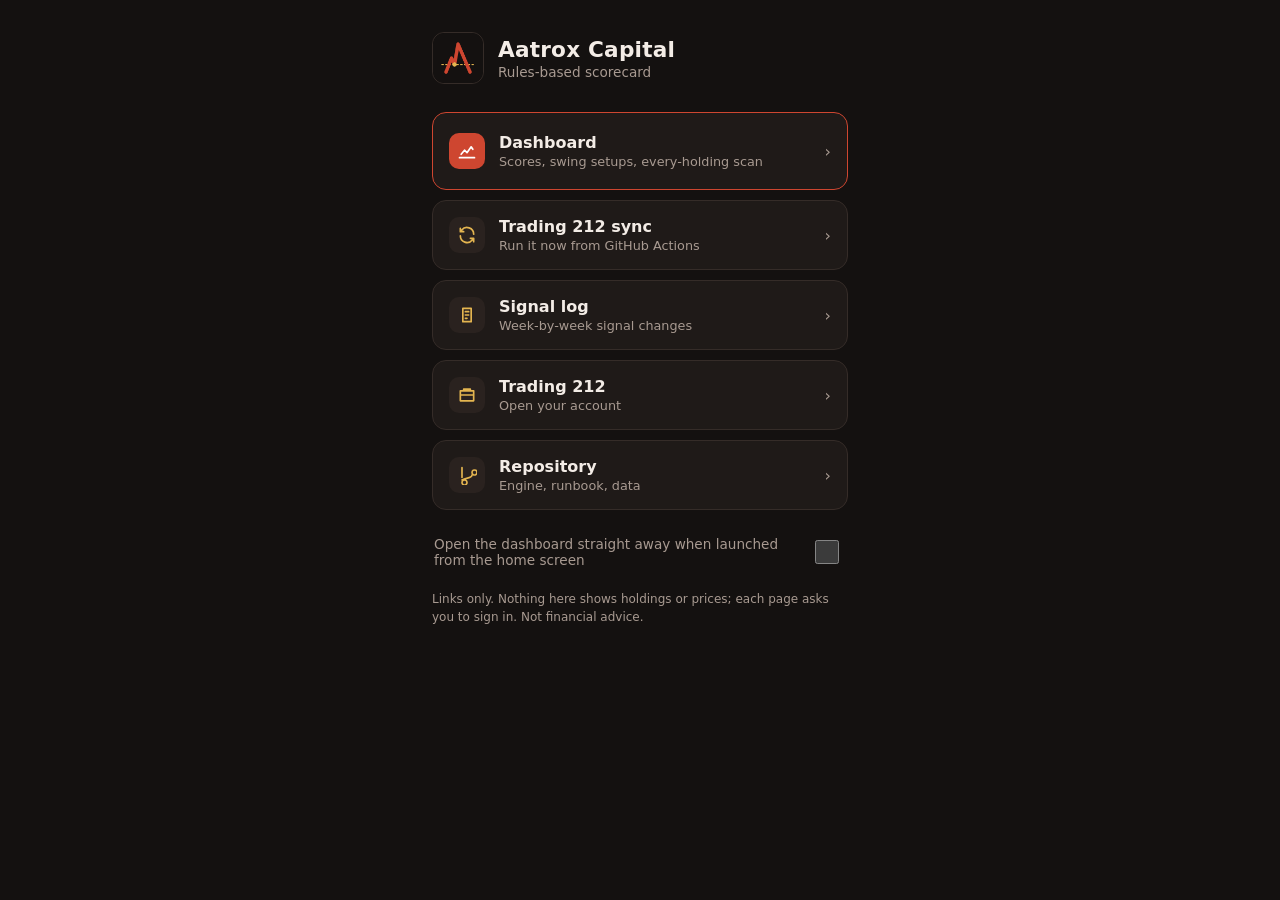
==== index.html @ 12bfecac "Aatrox launcher: installable home-screen app with shortcuts Co-Authored-By: Claude Opus 5.5 <noreply" ====
<!doctype html>
<html lang="en">
<head>
<meta charset="utf-8">
<meta name="viewport" content="width=device-width, initial-scale=1, viewport-fit=cover">
<meta name="robots" content="noindex, nofollow">
<meta name="theme-color" content="#141110">
<title>Aatrox</title>
<link rel="manifest" href="manifest.webmanifest">
<link rel="icon" href="icons/favicon-64.png" type="image/png">
<link rel="apple-touch-icon" href="icons/apple-touch-icon.png">
<script>
  // Shortcut links (?go=...) and "open dashboard on launch" jump straight to the target.
  const LINKS = {
    dashboard: "https://claude.ai/artifact/TcP9PAnqqYBuxmdXHWeQTT",
    sync: "https://github.com/Kayzield909/aatrox-capital/actions/workflows/t212-sync.yml",
    log: "https://github.com/Kayzield909/aatrox-capital/blob/main/SIGNAL_LOG.md",
    repo: "https://github.com/Kayzield909/aatrox-capital",
    t212: "https://app.trading212.com/"
  };
  (function () {
    const q = new URLSearchParams(location.search);
    const go = q.get("go");
    let auto = false;
    try { auto = localStorage.getItem("aatrox-auto") === "1"; } catch (e) {}
    const launched = q.get("source") === "pwa" && !sessionStorage.getItem("aatrox-shown");
    try { sessionStorage.setItem("aatrox-shown", "1"); } catch (e) {}
    if (go && LINKS[go]) location.replace(LINKS[go]);
    else if (auto && launched) location.replace(LINKS.dashboard);
  })();
</script>
<style>
  :root {
    --bg: #141110; --panel: #1f1a18; --line: #352c28; --fg: #f3ece6; --muted: #a89a91;
    --red: #ce4630; --gold: #e4b550;
    color-scheme: dark;
  }
  * { box-sizing: border-box; }
  html, body { margin: 0; background: var(--bg); color: var(--fg); }
  body {
    font-family: system-ui, -apple-system, "Segoe UI", Roboto, sans-serif;
    min-height: 100dvh; padding: max(24px, env(safe-area-inset-top)) 16px max(24px, env(safe-area-inset-bottom));
    display: flex; flex-direction: column; align-items: center;
  }
  main { width: 100%; max-width: 26rem; }
  header { display: flex; align-items: center; gap: 14px; margin: 8px 0 28px; }
  header img { width: 52px; height: 52px; border-radius: 12px; border: 1px solid var(--line); }
  h1 { font-size: 1.35rem; font-weight: 650; margin: 0; letter-spacing: .01em; }
  header p { margin: 2px 0 0; color: var(--muted); font-size: .85rem; }
  a.tile {
    display: flex; align-items: center; gap: 14px; text-decoration: none; color: inherit;
    background: var(--panel); border: 1px solid var(--line); border-radius: 14px;
    padding: 16px; margin-bottom: 10px; min-height: 64px;
    -webkit-tap-highlight-color: transparent; transition: border-color .15s, transform .1s;
  }
  a.tile:active { transform: scale(.985); }
  a.tile:hover, a.tile:focus-visible { border-color: var(--gold); outline: none; }
  a.tile.primary { border-color: var(--red); padding: 20px 16px; }
  .ic { width: 36px; height: 36px; flex: none; display: grid; place-items: center; border-radius: 10px; background: #2a221f; }
  .ic svg { width: 20px; height: 20px; stroke: var(--gold); fill: none; stroke-width: 2; stroke-linecap: round; stroke-linejoin: round; }
  .primary .ic { background: var(--red); }
  .primary .ic svg { stroke: #fff; }
  .t { font-weight: 600; font-size: 1rem; }
  .s { color: var(--muted); font-size: .8rem; margin-top: 2px; }
  .arrow { margin-left: auto; color: var(--muted); }
  .opt { display: flex; align-items: center; justify-content: space-between; gap: 12px; margin-top: 22px; padding: 4px 2px; color: var(--muted); font-size: .85rem; }
  .opt input { width: 44px; height: 24px; accent-color: var(--red); }
  footer { margin-top: 18px; color: var(--muted); font-size: .75rem; line-height: 1.5; }
</style>
</head>
<body>
<main>
  <header>
    <img src="icons/icon-192.png" alt="">
    <div>
      <h1>Aatrox Capital</h1>
      <p>Rules-based scorecard</p>
    </div>
  </header>

  <a class="tile primary" data-go="dashboard">
    <span class="ic"><svg viewBox="0 0 24 24"><path d="M3 20h18M5 16l4-5 3 3 5-7 2 3"/></svg></span>
    <span><div class="t">Dashboard</div><div class="s">Scores, swing setups, every-holding scan</div></span>
    <span class="arrow">›</span>
  </a>
  <a class="tile" data-go="sync">
    <span class="ic"><svg viewBox="0 0 24 24"><path d="M20 11a8 8 0 0 0-14.3-4.9L4 8M4 4v4h4M4 13a8 8 0 0 0 14.3 4.9L20 16M20 20v-4h-4"/></svg></span>
    <span><div class="t">Trading 212 sync</div><div class="s">Run it now from GitHub Actions</div></span>
    <span class="arrow">›</span>
  </a>
  <a class="tile" data-go="log">
    <span class="ic"><svg viewBox="0 0 24 24"><path d="M7 4h10v16H7zM10 8h4M10 12h4M10 16h2"/></svg></span>
    <span><div class="t">Signal log</div><div class="s">Week-by-week signal changes</div></span>
    <span class="arrow">›</span>
  </a>
  <a class="tile" data-go="t212">
    <span class="ic"><svg viewBox="0 0 24 24"><path d="M4 7h16v12H4zM8 7V5h8v2M4 12h16"/></svg></span>
    <span><div class="t">Trading 212</div><div class="s">Open your account</div></span>
    <span class="arrow">›</span>
  </a>
  <a class="tile" data-go="repo">
    <span class="ic"><svg viewBox="0 0 24 24"><path d="M6 3v12M18 9a3 3 0 1 0 0-.01M6 21a3 3 0 1 0 0-.01M18 12c0 4-6 3-12 6"/></svg></span>
    <span><div class="t">Repository</div><div class="s">Engine, runbook, data</div></span>
    <span class="arrow">›</span>
  </a>

  <label class="opt">
    <span>Open the dashboard straight away when launched from the home screen</span>
    <input type="checkbox" id="auto">
  </label>

  <footer>Links only. Nothing here shows holdings or prices; each page asks you to sign in. Not financial advice.</footer>
</main>
<script>
  document.querySelectorAll("a[data-go]").forEach(a => { a.href = LINKS[a.dataset.go]; a.rel = "noopener"; });
  const box = document.getElementById("auto");
  try { box.checked = localStorage.getItem("aatrox-auto") === "1"; } catch (e) {}
  box.addEventListener("change", () => { try { localStorage.setItem("aatrox-auto", box.checked ? "1" : "0"); } catch (e) {} });
  if ("serviceWorker" in navigator) navigator.serviceWorker.register("sw.js").catch(() => {});
</script>
</body>
</html>
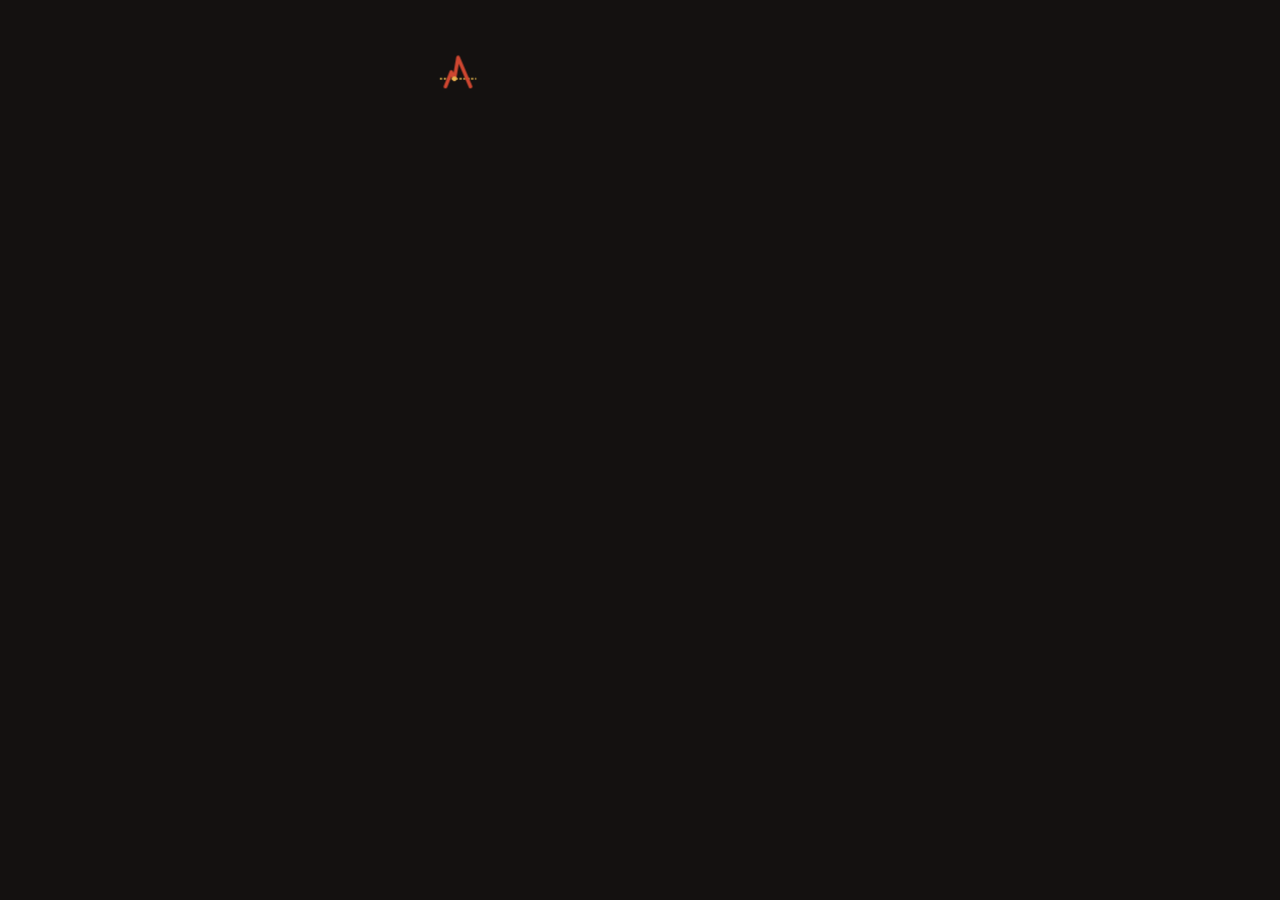
==== commit 468ec50f: "Launch animation: mark draws itself, bounces off support, flies to header; menu rises in Co-Authored" ====
--- a/index.html
+++ b/index.html
@@ -18,15 +18,16 @@
     repo: "https://github.com/Kayzield909/aatrox-capital",
     t212: "https://app.trading212.com/"
   };
+  window.AATROX_AUTO = false;
   (function () {
     const q = new URLSearchParams(location.search);
     const go = q.get("go");
     let auto = false;
     try { auto = localStorage.getItem("aatrox-auto") === "1"; } catch (e) {}
-    const launched = q.get("source") === "pwa" && !sessionStorage.getItem("aatrox-shown");
-    try { sessionStorage.setItem("aatrox-shown", "1"); } catch (e) {}
+    let launched = q.get("source") === "pwa";
+    try { launched = launched && !sessionStorage.getItem("aatrox-shown"); sessionStorage.setItem("aatrox-shown", "1"); } catch (e) {}
     if (go && LINKS[go]) location.replace(LINKS[go]);
-    else if (auto && launched) location.replace(LINKS.dashboard);
+    else if (auto && launched) window.AATROX_AUTO = true;
   })();
 </script>
 <style>
@@ -66,9 +67,47 @@
   .opt { display: flex; align-items: center; justify-content: space-between; gap: 12px; margin-top: 22px; padding: 4px 2px; color: var(--muted); font-size: .85rem; }
   .opt input { width: 44px; height: 24px; accent-color: var(--red); }
   footer { margin-top: 18px; color: var(--muted); font-size: .75rem; line-height: 1.5; }
+
+  /* Launch animation: the mark draws itself (chart dips to the support line, bounces, peaks), then the menu rises in. */
+  #intro { position: fixed; inset: 0; background: var(--bg); display: grid; place-items: center; z-index: 10;
+           transition: opacity .35s ease .05s; }
+  #intro.done { opacity: 0; pointer-events: none; }
+  #intro svg { width: 128px; height: 128px; overflow: visible; transition: transform .55s cubic-bezier(.2,.8,.2,1); }
+  #intro .sup { stroke: var(--gold); stroke-width: 3; stroke-dasharray: 4.5 3; fill: none; opacity: 0;
+                animation: supIn .35s ease-out .05s forwards, supSlide 1.2s linear .05s infinite; }
+  #intro .chart { stroke: var(--red); stroke-width: 7; fill: none; stroke-linecap: round; stroke-linejoin: round;
+                  stroke-dasharray: 160; stroke-dashoffset: 160; animation: draw .9s cubic-bezier(.5,.05,.3,1) .25s forwards; }
+  #intro .dot { fill: var(--gold); transform-box: fill-box; transform-origin: center; transform: scale(0);
+                animation: pop .45s cubic-bezier(.3,1.8,.5,1) .62s forwards; }
+  @keyframes supIn { to { opacity: 1; } }
+  @keyframes supSlide { to { stroke-dashoffset: -15; } }
+  @keyframes draw { to { stroke-dashoffset: 0; } }
+  @keyframes pop { 60% { transform: scale(1.35); } to { transform: scale(1); } }
+  main > * { opacity: 0; transform: translateY(14px); }
+  body.ready main > * { animation: rise .45s cubic-bezier(.2,.8,.2,1) forwards; }
+  body.ready main > *:nth-child(1) { animation-delay: 0s; }
+  body.ready main > *:nth-child(2) { animation-delay: .05s; }
+  body.ready main > *:nth-child(3) { animation-delay: .1s; }
+  body.ready main > *:nth-child(4) { animation-delay: .15s; }
+  body.ready main > *:nth-child(5) { animation-delay: .2s; }
+  body.ready main > *:nth-child(6) { animation-delay: .25s; }
+  body.ready main > *:nth-child(n+7) { animation-delay: .3s; }
+  @keyframes rise { to { opacity: 1; transform: none; } }
+  @media (prefers-reduced-motion: reduce) {
+    #intro { display: none; }
+    main > * { opacity: 1; transform: none; }
+    body.ready main > * { animation: none; }
+  }
 </style>
 </head>
 <body>
+<div id="intro" aria-hidden="true">
+  <svg viewBox="0 0 100 100">
+    <line class="sup" x1="15" y1="63" x2="85" y2="63"/>
+    <polyline class="chart" points="26,78 37,50 43,63 50,22 74,78"/>
+    <circle class="dot" cx="43" cy="63" r="4.6"/>
+  </svg>
+</div>
 <main>
   <header>
     <img src="icons/icon-192.png" alt="">
@@ -117,6 +156,23 @@
   try { box.checked = localStorage.getItem("aatrox-auto") === "1"; } catch (e) {}
   box.addEventListener("change", () => { try { localStorage.setItem("aatrox-auto", box.checked ? "1" : "0"); } catch (e) {} });
   if ("serviceWorker" in navigator) navigator.serviceWorker.register("sw.js").catch(() => {});
+  // Finish the launch animation: fly the mark to the header icon, fade the cover, rise the menu in.
+  (function () {
+    const intro = document.getElementById("intro");
+    const reduce = matchMedia("(prefers-reduced-motion: reduce)").matches;
+    const finish = () => {
+      if (window.AATROX_AUTO) { location.replace(LINKS.dashboard); return; }
+      const svg = intro.querySelector("svg"), target = document.querySelector("header img");
+      const a = svg.getBoundingClientRect(), b = target.getBoundingClientRect();
+      const k = b.width / a.width;
+      svg.style.transform = `translate(${b.left + b.width / 2 - (a.left + a.width / 2)}px, ${b.top + b.height / 2 - (a.top + a.height / 2)}px) scale(${k})`;
+      document.body.classList.add("ready");
+      setTimeout(() => intro.classList.add("done"), 300);
+      setTimeout(() => intro.remove(), 800);
+    };
+    if (reduce) { document.body.classList.add("ready"); intro.remove(); if (window.AATROX_AUTO) location.replace(LINKS.dashboard); return; }
+    setTimeout(finish, 1250);
+  })();
 </script>
 </body>
 </html>
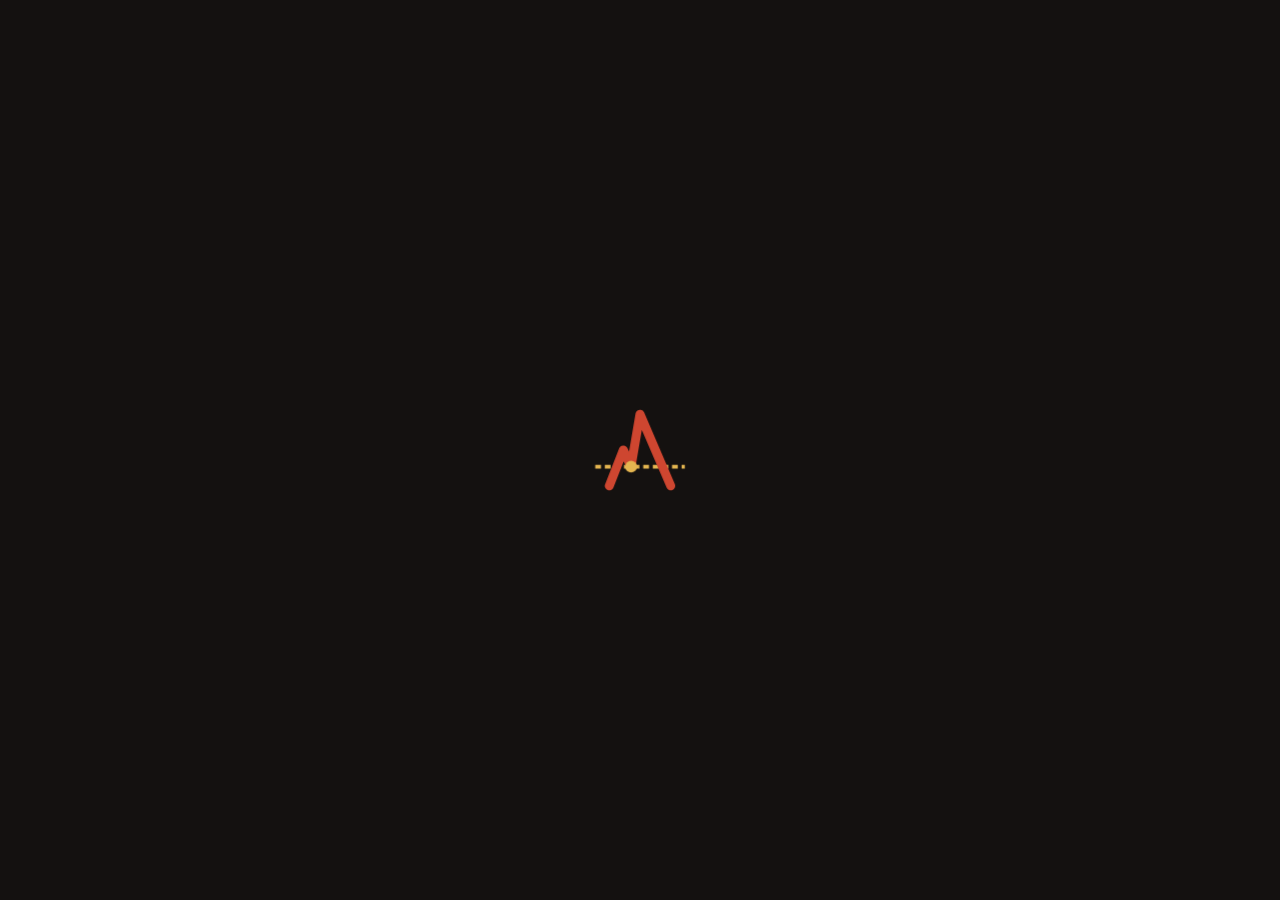
==== commit a850b743: "Deploy app from aatrox-capital@3f0ad77 Co-Authored-By: Claude Opus 5.5 <noreply@anthropic.com> Claud" ====
--- a/index.html
+++ b/index.html
@@ -3,176 +3,57 @@
 <head>
 <meta charset="utf-8">
 <meta name="viewport" content="width=device-width, initial-scale=1, viewport-fit=cover">
+<meta http-equiv="Content-Security-Policy" content="default-src 'self'; script-src 'self'; style-src 'self'; img-src 'self' data:; connect-src https://api.github.com; manifest-src 'self'; worker-src 'self'; base-uri 'none'; form-action 'none'; object-src 'none'">
+<meta name="referrer" content="no-referrer">
 <meta name="robots" content="noindex, nofollow">
 <meta name="theme-color" content="#141110">
 <title>Aatrox</title>
 <link rel="manifest" href="manifest.webmanifest">
 <link rel="icon" href="icons/favicon-64.png" type="image/png">
 <link rel="apple-touch-icon" href="icons/apple-touch-icon.png">
-<script>
-  // Shortcut links (?go=...) and "open dashboard on launch" jump straight to the target.
-  const LINKS = {
-    dashboard: "https://claude.ai/artifact/TcP9PAnqqYBuxmdXHWeQTT",
-    sync: "https://github.com/Kayzield909/aatrox-capital/actions/workflows/t212-sync.yml",
-    log: "https://github.com/Kayzield909/aatrox-capital/blob/main/SIGNAL_LOG.md",
-    repo: "https://github.com/Kayzield909/aatrox-capital",
-    t212: "https://app.trading212.com/"
-  };
-  window.AATROX_AUTO = false;
-  (function () {
-    const q = new URLSearchParams(location.search);
-    const go = q.get("go");
-    let auto = false;
-    try { auto = localStorage.getItem("aatrox-auto") === "1"; } catch (e) {}
-    let launched = q.get("source") === "pwa";
-    try { launched = launched && !sessionStorage.getItem("aatrox-shown"); sessionStorage.setItem("aatrox-shown", "1"); } catch (e) {}
-    if (go && LINKS[go]) location.replace(LINKS[go]);
-    else if (auto && launched) window.AATROX_AUTO = true;
-  })();
-</script>
-<style>
-  :root {
-    --bg: #141110; --panel: #1f1a18; --line: #352c28; --fg: #f3ece6; --muted: #a89a91;
-    --red: #ce4630; --gold: #e4b550;
-    color-scheme: dark;
-  }
-  * { box-sizing: border-box; }
-  html, body { margin: 0; background: var(--bg); color: var(--fg); }
-  body {
-    font-family: system-ui, -apple-system, "Segoe UI", Roboto, sans-serif;
-    min-height: 100dvh; padding: max(24px, env(safe-area-inset-top)) 16px max(24px, env(safe-area-inset-bottom));
-    display: flex; flex-direction: column; align-items: center;
-  }
-  main { width: 100%; max-width: 26rem; }
-  header { display: flex; align-items: center; gap: 14px; margin: 8px 0 28px; }
-  header img { width: 52px; height: 52px; border-radius: 12px; border: 1px solid var(--line); }
-  h1 { font-size: 1.35rem; font-weight: 650; margin: 0; letter-spacing: .01em; }
-  header p { margin: 2px 0 0; color: var(--muted); font-size: .85rem; }
-  a.tile {
-    display: flex; align-items: center; gap: 14px; text-decoration: none; color: inherit;
-    background: var(--panel); border: 1px solid var(--line); border-radius: 14px;
-    padding: 16px; margin-bottom: 10px; min-height: 64px;
-    -webkit-tap-highlight-color: transparent; transition: border-color .15s, transform .1s;
-  }
-  a.tile:active { transform: scale(.985); }
-  a.tile:hover, a.tile:focus-visible { border-color: var(--gold); outline: none; }
-  a.tile.primary { border-color: var(--red); padding: 20px 16px; }
-  .ic { width: 36px; height: 36px; flex: none; display: grid; place-items: center; border-radius: 10px; background: #2a221f; }
-  .ic svg { width: 20px; height: 20px; stroke: var(--gold); fill: none; stroke-width: 2; stroke-linecap: round; stroke-linejoin: round; }
-  .primary .ic { background: var(--red); }
-  .primary .ic svg { stroke: #fff; }
-  .t { font-weight: 600; font-size: 1rem; }
-  .s { color: var(--muted); font-size: .8rem; margin-top: 2px; }
-  .arrow { margin-left: auto; color: var(--muted); }
-  .opt { display: flex; align-items: center; justify-content: space-between; gap: 12px; margin-top: 22px; padding: 4px 2px; color: var(--muted); font-size: .85rem; }
-  .opt input { width: 44px; height: 24px; accent-color: var(--red); }
-  footer { margin-top: 18px; color: var(--muted); font-size: .75rem; line-height: 1.5; }
-
-  /* Launch animation: the mark draws itself (chart dips to the support line, bounces, peaks), then the menu rises in. */
-  #intro { position: fixed; inset: 0; background: var(--bg); display: grid; place-items: center; z-index: 10;
-           transition: opacity .35s ease .05s; }
-  #intro.done { opacity: 0; pointer-events: none; }
-  #intro svg { width: 128px; height: 128px; overflow: visible; transition: transform .55s cubic-bezier(.2,.8,.2,1); }
-  #intro .sup { stroke: var(--gold); stroke-width: 3; stroke-dasharray: 4.5 3; fill: none; opacity: 0;
-                animation: supIn .35s ease-out .05s forwards, supSlide 1.2s linear .05s infinite; }
-  #intro .chart { stroke: var(--red); stroke-width: 7; fill: none; stroke-linecap: round; stroke-linejoin: round;
-                  stroke-dasharray: 160; stroke-dashoffset: 160; animation: draw .9s cubic-bezier(.5,.05,.3,1) .25s forwards; }
-  #intro .dot { fill: var(--gold); transform-box: fill-box; transform-origin: center; transform: scale(0);
-                animation: pop .45s cubic-bezier(.3,1.8,.5,1) .62s forwards; }
-  @keyframes supIn { to { opacity: 1; } }
-  @keyframes supSlide { to { stroke-dashoffset: -15; } }
-  @keyframes draw { to { stroke-dashoffset: 0; } }
-  @keyframes pop { 60% { transform: scale(1.35); } to { transform: scale(1); } }
-  main > * { opacity: 0; transform: translateY(14px); }
-  body.ready main > * { animation: rise .45s cubic-bezier(.2,.8,.2,1) forwards; }
-  body.ready main > *:nth-child(1) { animation-delay: 0s; }
-  body.ready main > *:nth-child(2) { animation-delay: .05s; }
-  body.ready main > *:nth-child(3) { animation-delay: .1s; }
-  body.ready main > *:nth-child(4) { animation-delay: .15s; }
-  body.ready main > *:nth-child(5) { animation-delay: .2s; }
-  body.ready main > *:nth-child(6) { animation-delay: .25s; }
-  body.ready main > *:nth-child(n+7) { animation-delay: .3s; }
-  @keyframes rise { to { opacity: 1; transform: none; } }
-  @media (prefers-reduced-motion: reduce) {
-    #intro { display: none; }
-    main > * { opacity: 1; transform: none; }
-    body.ready main > * { animation: none; }
-  }
-</style>
+<link rel="stylesheet" href="styles.css">
+<script src="app.js" defer></script>
 </head>
 <body>
 <div id="intro" aria-hidden="true">
   <svg viewBox="0 0 100 100">
-    <line class="sup" x1="15" y1="63" x2="85" y2="63"/>
-    <polyline class="chart" points="26,78 37,50 43,63 50,22 74,78"/>
-    <circle class="dot" cx="43" cy="63" r="4.6"/>
+    <line class="mk-sup" x1="15" y1="63" x2="85" y2="63"/>
+    <polyline class="mk-chart" points="26,78 37,50 43,63 50,22 74,78"/>
+    <circle class="mk-dot" cx="43" cy="63" r="4.6"/>
   </svg>
 </div>
-<main>
-  <header>
-    <img src="icons/icon-192.png" alt="">
-    <div>
-      <h1>Aatrox Capital</h1>
-      <p>Rules-based scorecard</p>
-    </div>
+
+<div id="onboard" class="hidden"></div>
+
+<div id="app" class="hidden">
+  <header id="top">
+    <svg class="brand" viewBox="0 0 100 100" aria-hidden="true">
+      <line class="mk-sup" x1="15" y1="63" x2="85" y2="63"/>
+      <polyline class="mk-chart" points="26,78 37,50 43,63 50,22 74,78"/>
+      <circle class="mk-dot" cx="43" cy="63" r="4.6"/>
+    </svg>
+    <h1 id="title">Signals</h1>
+    <div class="asof" id="asof"></div>
+    <button class="iconbtn" id="refresh" aria-label="Refresh">
+      <svg viewBox="0 0 24 24"><path d="M20 11a8 8 0 0 0-14.3-4.9L4 8M4 4v4h4M4 13a8 8 0 0 0 14.3 4.9L20 16M20 20v-4h-4"/></svg>
+    </button>
   </header>
+  <div id="ptr" aria-hidden="true"><svg viewBox="0 0 24 24"><path d="M12 5v14M6 13l6 6 6-6"/></svg></div>
+  <div id="banner" class="hidden" role="status"></div>
+  <main id="view"></main>
+  <nav id="tabs" role="tablist">
+    <button role="tab" data-tab="signals" aria-selected="true">
+      <svg viewBox="0 0 24 24"><path d="M3 20h18M5 16l4-5 3 3 5-7 2 3"/></svg>Signals</button>
+    <button role="tab" data-tab="swing" aria-selected="false">
+      <svg viewBox="0 0 24 24"><path d="M3 15h18" stroke-dasharray="3 3"/><path d="M4 19l5-9 3 5 4-11 4 15"/></svg>Swing</button>
+    <button role="tab" data-tab="holdings" aria-selected="false">
+      <svg viewBox="0 0 24 24"><path d="M4 7h16v12H4zM8 7V5h8v2M4 12h16"/></svg>Holdings</button>
+    <button role="tab" data-tab="log" aria-selected="false">
+      <svg viewBox="0 0 24 24"><path d="M7 4h10v16H7zM10 8h4M10 12h4M10 16h2"/></svg>Log</button>
+  </nav>
+</div>
 
-  <a class="tile primary" data-go="dashboard">
-    <span class="ic"><svg viewBox="0 0 24 24"><path d="M3 20h18M5 16l4-5 3 3 5-7 2 3"/></svg></span>
-    <span><div class="t">Dashboard</div><div class="s">Scores, swing setups, every-holding scan</div></span>
-    <span class="arrow">›</span>
-  </a>
-  <a class="tile" data-go="sync">
-    <span class="ic"><svg viewBox="0 0 24 24"><path d="M20 11a8 8 0 0 0-14.3-4.9L4 8M4 4v4h4M4 13a8 8 0 0 0 14.3 4.9L20 16M20 20v-4h-4"/></svg></span>
-    <span><div class="t">Trading 212 sync</div><div class="s">Run it now from GitHub Actions</div></span>
-    <span class="arrow">›</span>
-  </a>
-  <a class="tile" data-go="log">
-    <span class="ic"><svg viewBox="0 0 24 24"><path d="M7 4h10v16H7zM10 8h4M10 12h4M10 16h2"/></svg></span>
-    <span><div class="t">Signal log</div><div class="s">Week-by-week signal changes</div></span>
-    <span class="arrow">›</span>
-  </a>
-  <a class="tile" data-go="t212">
-    <span class="ic"><svg viewBox="0 0 24 24"><path d="M4 7h16v12H4zM8 7V5h8v2M4 12h16"/></svg></span>
-    <span><div class="t">Trading 212</div><div class="s">Open your account</div></span>
-    <span class="arrow">›</span>
-  </a>
-  <a class="tile" data-go="repo">
-    <span class="ic"><svg viewBox="0 0 24 24"><path d="M6 3v12M18 9a3 3 0 1 0 0-.01M6 21a3 3 0 1 0 0-.01M18 12c0 4-6 3-12 6"/></svg></span>
-    <span><div class="t">Repository</div><div class="s">Engine, runbook, data</div></span>
-    <span class="arrow">›</span>
-  </a>
-
-  <label class="opt">
-    <span>Open the dashboard straight away when launched from the home screen</span>
-    <input type="checkbox" id="auto">
-  </label>
-
-  <footer>Links only. Nothing here shows holdings or prices; each page asks you to sign in. Not financial advice.</footer>
-</main>
-<script>
-  document.querySelectorAll("a[data-go]").forEach(a => { a.href = LINKS[a.dataset.go]; a.rel = "noopener"; });
-  const box = document.getElementById("auto");
-  try { box.checked = localStorage.getItem("aatrox-auto") === "1"; } catch (e) {}
-  box.addEventListener("change", () => { try { localStorage.setItem("aatrox-auto", box.checked ? "1" : "0"); } catch (e) {} });
-  if ("serviceWorker" in navigator) navigator.serviceWorker.register("sw.js").catch(() => {});
-  // Finish the launch animation: fly the mark to the header icon, fade the cover, rise the menu in.
-  (function () {
-    const intro = document.getElementById("intro");
-    const reduce = matchMedia("(prefers-reduced-motion: reduce)").matches;
-    const finish = () => {
-      if (window.AATROX_AUTO) { location.replace(LINKS.dashboard); return; }
-      const svg = intro.querySelector("svg"), target = document.querySelector("header img");
-      const a = svg.getBoundingClientRect(), b = target.getBoundingClientRect();
-      const k = b.width / a.width;
-      svg.style.transform = `translate(${b.left + b.width / 2 - (a.left + a.width / 2)}px, ${b.top + b.height / 2 - (a.top + a.height / 2)}px) scale(${k})`;
-      document.body.classList.add("ready");
-      setTimeout(() => intro.classList.add("done"), 300);
-      setTimeout(() => intro.remove(), 800);
-    };
-    if (reduce) { document.body.classList.add("ready"); intro.remove(); if (window.AATROX_AUTO) location.replace(LINKS.dashboard); return; }
-    setTimeout(finish, 1250);
-  })();
-</script>
+<div id="scrim" class="hidden"></div>
+<section id="sheet" class="hidden" role="dialog" aria-modal="true"></section>
 </body>
 </html>
--- a/styles.css
+++ b/styles.css
@@ -0,0 +1,186 @@
+:root {
+  --bg: #141110; --bg2: #191514; --panel: #1f1a18; --panel2: #262019; --line: #352c28; --line2: #2b2421;
+  --fg: #f3ece6; --muted: #a89a91; --faint: #6f635c;
+  --red: #ce4630; --gold: #e4b550;
+  --buy: #5fbf7a; --watch: #e9e2da; --hold: #8c7f77; --trim: #e4b550; --sell: #e5604a;
+  --r: 14px; --tabh: 64px;
+  color-scheme: dark;
+}
+* { box-sizing: border-box; -webkit-tap-highlight-color: transparent; }
+html, body { margin: 0; background: var(--bg); color: var(--fg); }
+body {
+  font-family: system-ui, -apple-system, "Segoe UI", Roboto, sans-serif; font-size: 15px; line-height: 1.4;
+  overscroll-behavior-y: none; -webkit-font-smoothing: antialiased; font-variant-numeric: tabular-nums;
+}
+button { font: inherit; color: inherit; background: none; border: 0; padding: 0; cursor: pointer; }
+a { color: inherit; }
+.hidden { display: none !important; }
+
+/* ---------- launch animation ---------- */
+#intro { position: fixed; inset: 0; background: var(--bg); display: grid; place-items: center; z-index: 50; transition: opacity .35s ease .05s; }
+#intro.done { opacity: 0; pointer-events: none; }
+#intro svg { width: 128px; height: 128px; overflow: visible; transition: transform .55s cubic-bezier(.2,.8,.2,1); }
+.mk-sup { stroke: var(--gold); stroke-width: 3; stroke-dasharray: 4.5 3; fill: none; }
+.mk-chart { stroke: var(--red); stroke-width: 7; fill: none; stroke-linecap: round; stroke-linejoin: round; }
+.mk-dot { fill: var(--gold); }
+#intro .mk-sup { opacity: 0; animation: supIn .35s ease-out .05s forwards, supSlide 1.2s linear .05s infinite; }
+#intro .mk-chart { stroke-dasharray: 160; stroke-dashoffset: 160; animation: draw .9s cubic-bezier(.5,.05,.3,1) .25s forwards; }
+#intro .mk-dot { transform-box: fill-box; transform-origin: center; transform: scale(0); animation: pop .45s cubic-bezier(.3,1.8,.5,1) .62s forwards; }
+@keyframes supIn { to { opacity: 1; } }
+@keyframes supSlide { to { stroke-dashoffset: -15; } }
+@keyframes draw { to { stroke-dashoffset: 0; } }
+@keyframes pop { 60% { transform: scale(1.35); } to { transform: scale(1); } }
+
+/* ---------- shell ---------- */
+#top {
+  position: sticky; top: 0; z-index: 20; display: flex; align-items: center; gap: 10px;
+  padding: calc(env(safe-area-inset-top) + 10px) 16px 10px;
+  background: rgba(20,17,16,.86); backdrop-filter: blur(14px); -webkit-backdrop-filter: blur(14px);
+  border-bottom: 1px solid transparent; transition: border-color .2s;
+}
+#top.scrolled { border-bottom-color: var(--line2); }
+#top .brand { width: 30px; height: 30px; flex: none; }
+#top h1 { margin: 0; font-size: 1.12rem; font-weight: 650; letter-spacing: .01em; }
+#top .asof { margin-left: auto; color: var(--muted); font-size: .78rem; text-align: right; line-height: 1.25; }
+#top .iconbtn { width: 38px; height: 38px; display: grid; place-items: center; border-radius: 10px; flex: none; }
+#top .iconbtn:active { background: var(--panel); }
+.iconbtn svg { width: 20px; height: 20px; stroke: var(--muted); fill: none; stroke-width: 2; stroke-linecap: round; stroke-linejoin: round; }
+.spin svg { animation: spin .8s linear infinite; }
+@keyframes spin { to { transform: rotate(360deg); } }
+
+#ptr { position: fixed; left: 50%; top: calc(env(safe-area-inset-top) + 64px); z-index: 15; width: 36px; height: 36px; margin-left: -18px;
+  border-radius: 50%; background: var(--panel); border: 1px solid var(--line); display: grid; place-items: center;
+  transform: translateY(-80px); opacity: 0; transition: transform .2s, opacity .2s; }
+#ptr svg { width: 18px; height: 18px; stroke: var(--gold); fill: none; stroke-width: 2.2; stroke-linecap: round; }
+
+#banner { margin: 8px 16px 0; padding: 10px 12px; border-radius: 10px; background: #2a1d17; border: 1px solid #4a2e22; color: #f0c9b8; font-size: .82rem; }
+
+main#view { padding: 6px 16px calc(var(--tabh) + env(safe-area-inset-bottom) + 24px); max-width: 640px; margin: 0 auto; }
+.view-enter { animation: viewIn .28s cubic-bezier(.2,.8,.2,1); }
+@keyframes viewIn { from { opacity: 0; transform: translateY(8px); } }
+
+nav#tabs {
+  position: fixed; left: 0; right: 0; bottom: 0; z-index: 20; display: grid; grid-template-columns: repeat(4, 1fr);
+  height: calc(var(--tabh) + env(safe-area-inset-bottom)); padding-bottom: env(safe-area-inset-bottom);
+  background: rgba(25,21,20,.92); backdrop-filter: blur(14px); -webkit-backdrop-filter: blur(14px); border-top: 1px solid var(--line2);
+}
+nav#tabs button { display: flex; flex-direction: column; align-items: center; justify-content: center; gap: 3px; color: var(--faint); font-size: .7rem; font-weight: 550; }
+nav#tabs svg { width: 22px; height: 22px; stroke: currentColor; fill: none; stroke-width: 2; stroke-linecap: round; stroke-linejoin: round; transition: transform .2s; }
+nav#tabs button[aria-selected=true] { color: var(--fg); }
+nav#tabs button[aria-selected=true] svg { stroke: var(--gold); transform: translateY(-1px); }
+
+/* ---------- building blocks ---------- */
+.h2 { font-size: .78rem; font-weight: 650; letter-spacing: .08em; text-transform: uppercase; color: var(--muted); margin: 22px 2px 10px; }
+.card { background: var(--panel); border: 1px solid var(--line2); border-radius: var(--r); padding: 14px; }
+.sub { color: var(--muted); font-size: .8rem; }
+.faint { color: var(--faint); }
+.counts { display: grid; grid-template-columns: repeat(5, 1fr); gap: 6px; margin-top: 10px; }
+.counts.four { grid-template-columns: repeat(4, 1fr); }
+.count { background: var(--panel); border: 1px solid var(--line2); border-radius: 12px; padding: 10px 4px 8px; text-align: center; transition: border-color .15s, background .15s; }
+.count b { display: block; font-size: 1.35rem; font-weight: 650; line-height: 1.1; }
+.count span { display: block; font-size: .64rem; color: var(--muted); margin-top: 3px; line-height: 1.15; }
+.count[aria-pressed=true] { border-color: var(--fg); background: var(--panel2); }
+.count .bar { height: 3px; border-radius: 2px; margin: 0 auto 7px; width: 22px; }
+.chips { display: flex; gap: 6px; overflow-x: auto; margin: 12px -16px 0; padding: 0 16px; scrollbar-width: none; }
+.chips::-webkit-scrollbar { display: none; }
+.chip { flex: none; padding: 7px 12px; border-radius: 999px; border: 1px solid var(--line); color: var(--muted); font-size: .8rem; white-space: nowrap; }
+.chip[aria-pressed=true] { color: var(--bg); background: var(--fg); border-color: var(--fg); }
+
+.pill { display: inline-flex; align-items: center; gap: 5px; padding: 2px 8px; border-radius: 999px; font-size: .68rem; font-weight: 650; letter-spacing: .03em; white-space: nowrap; border: 1px solid currentColor; }
+.g-buy { color: var(--buy); } .g-watch { color: var(--watch); } .g-hold { color: var(--hold); } .g-trim { color: var(--trim); } .g-sell { color: var(--sell); }
+.bg-buy { background: var(--buy); } .bg-watch { background: var(--watch); } .bg-hold { background: var(--hold); } .bg-trim { background: var(--trim); } .bg-sell { background: var(--sell); }
+.up { color: var(--buy); } .down { color: var(--sell); }
+
+.list { display: flex; flex-direction: column; gap: 8px; }
+.row { display: block; width: 100%; text-align: left; background: var(--panel); border: 1px solid var(--line2); border-radius: var(--r); padding: 12px 14px; transition: transform .1s, border-color .15s; }
+.row:active { transform: scale(.985); border-color: var(--line); }
+.row .l1 { display: flex; align-items: center; gap: 8px; }
+.row .tk { font-weight: 700; font-size: 1rem; letter-spacing: .01em; }
+.row .nm { color: var(--muted); font-size: .8rem; overflow: hidden; text-overflow: ellipsis; white-space: nowrap; min-width: 0; flex: 1; }
+.row .l2 { display: flex; gap: 12px; margin-top: 6px; color: var(--muted); font-size: .78rem; flex-wrap: wrap; }
+.row .l2 b { color: var(--fg); font-weight: 600; }
+.row .flags { margin-top: 6px; font-size: .78rem; color: #e9c3b8; }
+.score { margin-left: auto; display: flex; align-items: center; gap: 6px; font-weight: 650; }
+.score i { display: block; width: 34px; height: 4px; border-radius: 2px; background: var(--line); overflow: hidden; }
+.score i::after { content: ""; display: block; height: 100%; width: var(--w); background: var(--gold); }
+.held { font-size: .66rem; color: var(--gold); border: 1px solid #5a4728; border-radius: 6px; padding: 1px 5px; font-weight: 650; }
+
+.search { width: 100%; margin-top: 12px; padding: 10px 12px; border-radius: 12px; border: 1px solid var(--line); background: var(--bg2); color: var(--fg); font: inherit; font-size: .9rem; }
+.empty { color: var(--muted); text-align: center; padding: 28px 0; font-size: .9rem; }
+
+/* charts */
+.chart { width: 100%; display: block; overflow: visible; }
+.chart text { font-size: 11px; fill: var(--muted); }
+.chart .tk { fill: var(--fg); font-weight: 650; }
+.chart .grid { stroke: var(--line); stroke-width: 1; }
+.chart .ref { stroke: var(--faint); stroke-dasharray: 3 3; }
+.chart .hit { fill: transparent; }
+.chart text.good { fill: var(--buy); font-weight: 650; }
+.legend { display: flex; gap: 12px; flex-wrap: wrap; margin-top: 8px; font-size: .72rem; color: var(--muted); }
+.legend i { display: inline-block; width: 10px; height: 10px; border-radius: 3px; margin-right: 5px; vertical-align: -1px; }
+
+/* sheet */
+#scrim { position: fixed; inset: 0; background: rgba(0,0,0,.55); z-index: 30; opacity: 0; transition: opacity .25s; }
+#scrim.open { opacity: 1; }
+#sheet {
+  position: fixed; left: 0; right: 0; bottom: 0; z-index: 31; max-height: 92dvh; overflow-y: auto; overscroll-behavior: contain;
+  background: var(--bg2); border-top: 1px solid var(--line); border-radius: 20px 20px 0 0;
+  padding: 8px 16px calc(env(safe-area-inset-bottom) + 24px); transform: translateY(100%); transition: transform .32s cubic-bezier(.2,.8,.2,1);
+  max-width: 640px; margin: 0 auto;
+}
+#sheet.open { transform: none; }
+#sheet .grab { width: 40px; height: 5px; border-radius: 3px; background: var(--line); margin: 4px auto 12px; }
+.sh-head { display: flex; align-items: flex-start; gap: 10px; }
+.sh-head h2 { margin: 0; font-size: 1.5rem; line-height: 1.1; }
+.sh-head .nm { color: var(--muted); font-size: .85rem; margin-top: 3px; }
+.sh-head .pill { margin-left: auto; margin-top: 4px; }
+.kpis { display: grid; grid-template-columns: repeat(2, 1fr); gap: 8px; margin-top: 14px; }
+.kpi { background: var(--panel); border: 1px solid var(--line2); border-radius: 12px; padding: 10px 12px; }
+.kpi span { display: block; font-size: .7rem; color: var(--muted); }
+.kpi b { display: block; font-size: 1.15rem; font-weight: 650; margin-top: 2px; }
+.kv { display: grid; grid-template-columns: max-content 1fr; gap: 7px 16px; font-size: .86rem; }
+.kv dt { white-space: nowrap; }
+.kv dt { color: var(--muted); }
+.kv dd { margin: 0; text-align: right; font-weight: 550; }
+.bars { display: grid; gap: 9px; }
+.sbar { display: grid; grid-template-columns: 74px 1fr 52px; align-items: center; gap: 10px; font-size: .82rem; }
+.sbar span { color: var(--muted); }
+.sbar i { height: 6px; border-radius: 3px; background: var(--line); overflow: hidden; }
+.sbar i::after { content: ""; display: block; height: 100%; width: var(--w); background: var(--gold); border-radius: 3px; }
+.sbar b { text-align: right; font-weight: 600; }
+.note { font-size: .84rem; color: var(--muted); margin-top: 8px; }
+.warn { color: #f0b9a9; }
+.btn { display: block; width: 100%; text-align: center; padding: 13px; border-radius: 12px; background: var(--panel); border: 1px solid var(--line); font-weight: 600; text-decoration: none; margin-top: 10px; }
+.btn.primary { background: var(--red); border-color: var(--red); color: #fff; }
+.btn.ghost { background: none; }
+
+/* log */
+.logday { margin-bottom: 14px; }
+.logday h3 { margin: 0 0 6px; font-size: .9rem; }
+.logday ul { margin: 0; padding-left: 18px; font-size: .84rem; color: #dcd2ca; }
+.logday li { margin: 3px 0; }
+.links a { display: flex; align-items: center; justify-content: space-between; padding: 13px 2px; border-bottom: 1px solid var(--line2); text-decoration: none; font-size: .92rem; }
+.links a:last-child { border-bottom: 0; }
+.links a span { color: var(--faint); }
+.toggle { display: flex; align-items: center; justify-content: space-between; gap: 12px; padding: 12px 2px; font-size: .88rem; }
+.toggle input { width: 22px; height: 22px; accent-color: var(--red); }
+
+/* onboarding */
+#onboard { min-height: 100dvh; padding: calc(env(safe-area-inset-top) + 40px) 22px 40px; max-width: 460px; margin: 0 auto; }
+#onboard svg.big { width: 76px; height: 76px; }
+#onboard h1 { font-size: 1.6rem; margin: 18px 0 6px; }
+#onboard p { color: var(--muted); margin: 0 0 14px; font-size: .92rem; }
+#onboard ol { color: var(--muted); font-size: .88rem; padding-left: 20px; margin: 0 0 18px; }
+#onboard ol li { margin: 6px 0; }
+#onboard ol b { color: var(--fg); }
+#onboard input { width: 100%; padding: 14px; border-radius: 12px; border: 1px solid var(--line); background: var(--bg2); color: var(--fg); font: inherit; font-family: ui-monospace, monospace; font-size: .85rem; }
+#onboard .err { color: var(--sell); font-size: .85rem; margin-top: 10px; min-height: 1.2em; }
+#onboard .fine { font-size: .76rem; color: var(--faint); margin-top: 18px; }
+
+.skel { height: 64px; border-radius: var(--r); background: linear-gradient(90deg, var(--panel) 0%, var(--panel2) 50%, var(--panel) 100%); background-size: 200% 100%; animation: sk 1.2s linear infinite; margin-bottom: 8px; }
+@keyframes sk { to { background-position: -200% 0; } }
+
+@media (prefers-reduced-motion: reduce) {
+  #intro { display: none; }
+  *, *::before, *::after { animation-duration: .001ms !important; transition-duration: .001ms !important; }
+}
